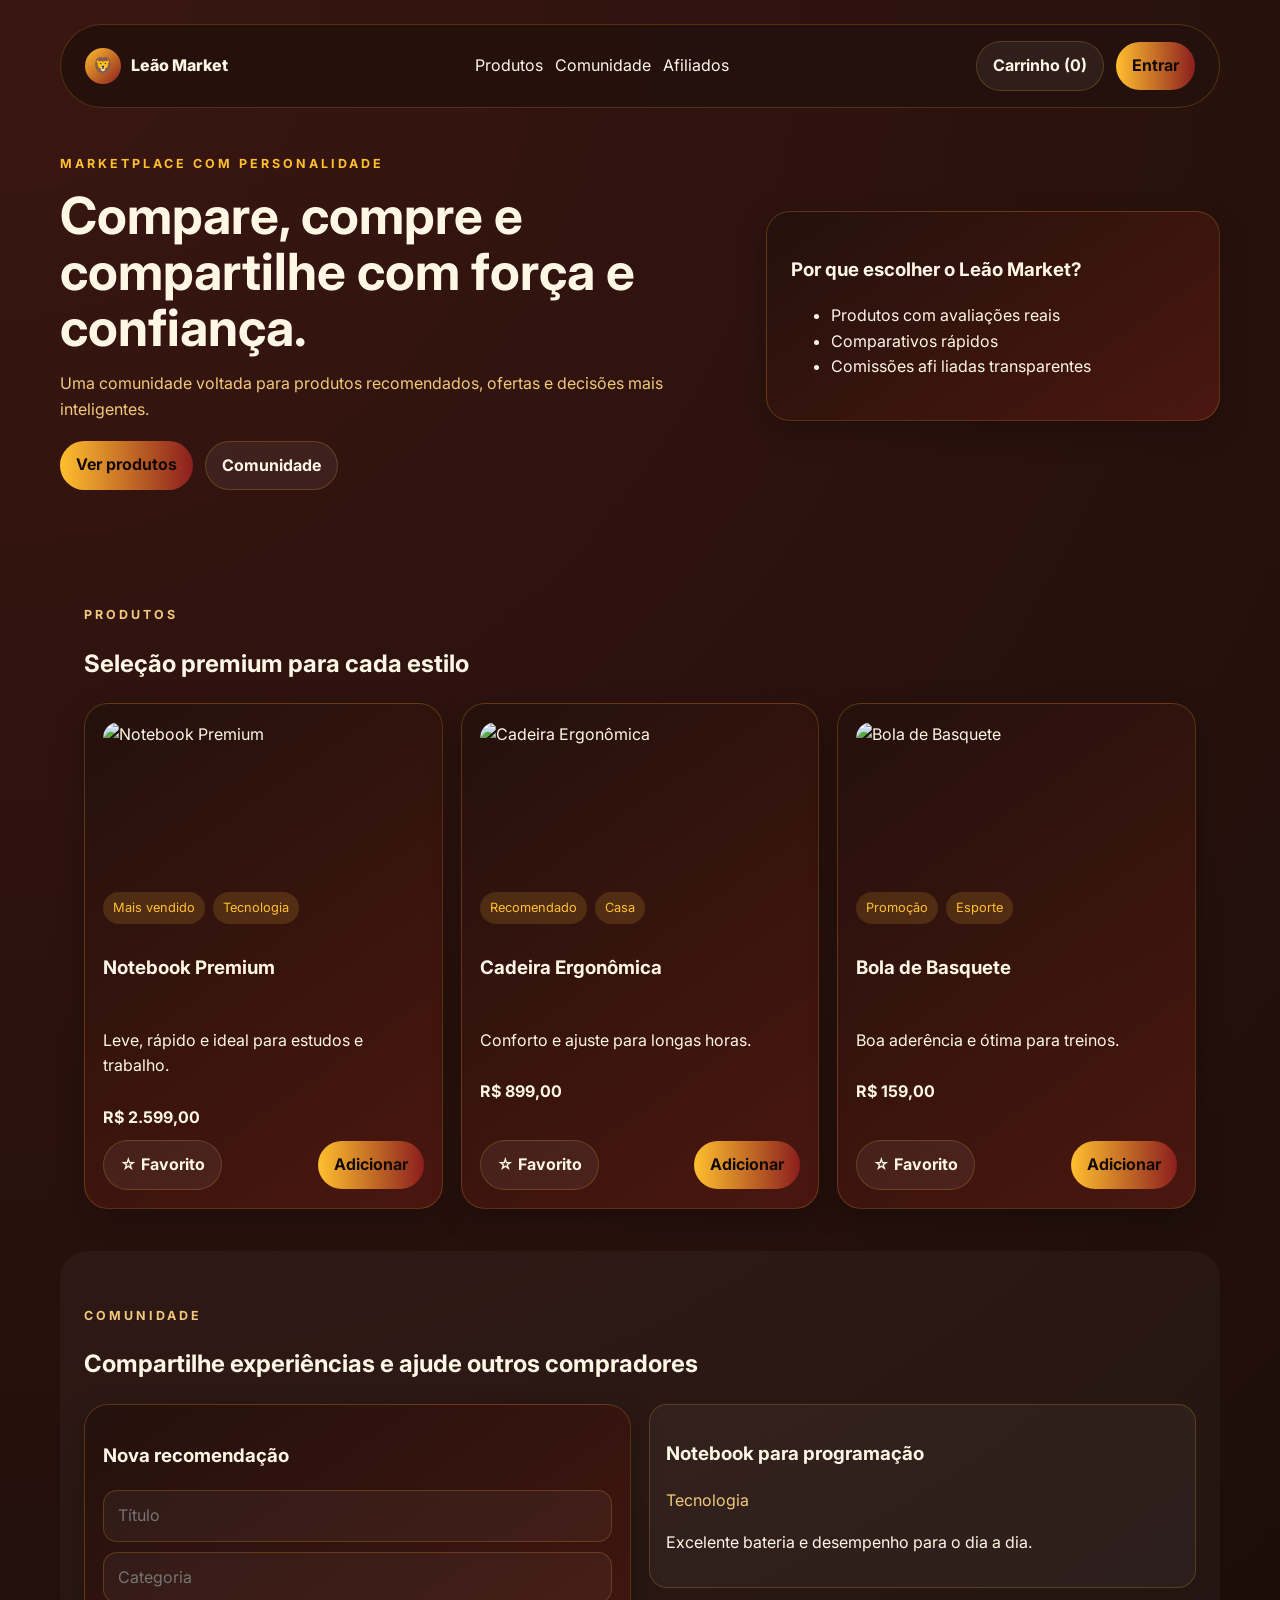
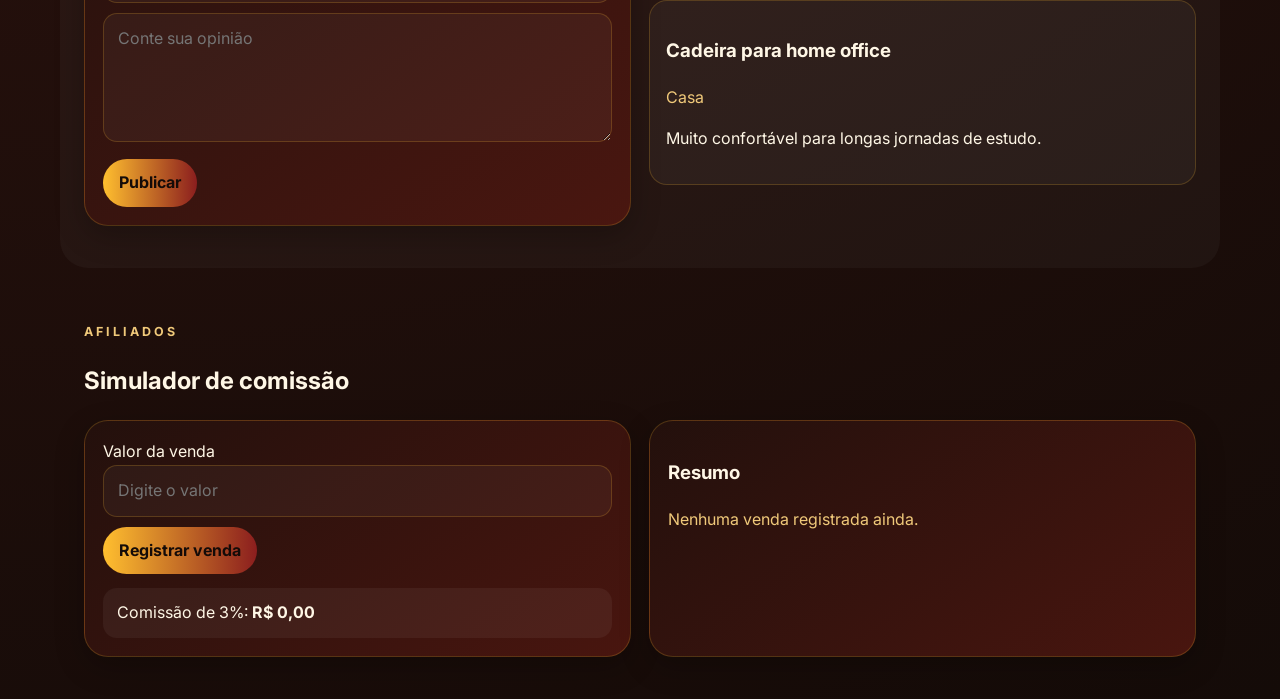
==== versao2/index.html @ 8d660f76 "New lion-themed marketplace version" ====
<!DOCTYPE html>
<html lang="pt-BR">
  <head>
    <meta charset="UTF-8" />
    <meta name="viewport" content="width=device-width, initial-scale=1.0" />
    <title>Leão Market</title>
    <meta name="description" content="Uma nova versão do marketplace com tema de leão, produtos, comunidade e carrinho." />
    <link rel="preconnect" href="https://fonts.googleapis.com" />
    <link rel="preconnect" href="https://fonts.gstatic.com" crossorigin />
    <link href="https://fonts.googleapis.com/css2?family=Inter:wght@400;500;600;700;800&display=swap" rel="stylesheet" />
    <link rel="stylesheet" href="styles.css" />
  </head>
  <body>
    <div class="app-shell">
      <header class="hero">
        <nav class="navbar">
          <a class="brand" href="#"><span class="brand-mark">🦁</span>Leão Market</a>
          <div class="nav-links">
            <a href="#produtos">Produtos</a>
            <a href="#comunidade">Comunidade</a>
            <a href="#afiliados">Afiliados</a>
          </div>
          <div class="nav-actions">
            <button class="btn btn-secondary" id="cartButton" type="button">Carrinho (0)</button>
            <button class="btn btn-primary" id="loginButton" type="button">Entrar</button>
          </div>
        </nav>

        <div class="hero-content">
          <div>
            <p class="eyebrow">Marketplace com personalidade</p>
            <h1>Compare, compre e compartilhe com força e confiança.</h1>
            <p class="hero-text">Uma comunidade voltada para produtos recomendados, ofertas e decisões mais inteligentes.</p>
            <div class="hero-actions">
              <a class="btn btn-primary" href="#produtos">Ver produtos</a>
              <a class="btn btn-secondary" href="#comunidade">Comunidade</a>
            </div>
          </div>
          <div class="hero-card">
            <h3>Por que escolher o Leão Market?</h3>
            <ul>
              <li>Produtos com avaliações reais</li>
              <li>Comparativos rápidos</li>
              <li>Comissões afi liadas transparentes</li>
            </ul>
          </div>
        </div>
      </header>

      <main>
        <section id="produtos" class="section">
          <div class="section-head">
            <p class="eyebrow">Produtos</p>
            <h2>Seleção premium para cada estilo</h2>
          </div>
          <div id="productsGrid" class="products-grid"></div>
        </section>

        <section id="comunidade" class="section alt-section">
          <div class="section-head">
            <p class="eyebrow">Comunidade</p>
            <h2>Compartilhe experiências e ajude outros compradores</h2>
          </div>
          <div class="community-grid">
            <form id="postForm" class="panel">
              <h3>Nova recomendação</h3>
              <input type="text" id="postTitle" placeholder="Título" required />
              <input type="text" id="postCategory" placeholder="Categoria" required />
              <textarea id="postComment" rows="4" placeholder="Conte sua opinião" required></textarea>
              <button class="btn btn-primary" type="submit">Publicar</button>
            </form>
            <div id="postsList" class="posts-list"></div>
          </div>
        </section>

        <section id="afiliados" class="section">
          <div class="section-head">
            <p class="eyebrow">Afiliados</p>
            <h2>Simulador de comissão</h2>
          </div>
          <div class="affiliate-grid">
            <div class="panel">
              <label for="saleValue">Valor da venda</label>
              <input type="number" id="saleValue" placeholder="Digite o valor" />
              <button class="btn btn-primary" id="registerSale" type="button">Registrar venda</button>
              <div class="result-box">
                <span>Comissão de 3%:</span>
                <strong id="commissionValue">R$ 0,00</strong>
              </div>
            </div>
            <div class="panel">
              <h3>Resumo</h3>
              <p id="summaryText">Nenhuma venda registrada ainda.</p>
            </div>
          </div>
        </section>
      </main>
    </div>

    <div id="cartPanel" class="panel-overlay hidden" aria-hidden="true">
      <div class="panel-card">
        <button class="close-btn" id="closeCart" type="button">×</button>
        <h3>Carrinho</h3>
        <div id="cartItems"></div>
      </div>
    </div>

    <div id="authModal" class="panel-overlay hidden" aria-hidden="true">
      <div class="panel-card">
        <button class="close-btn" id="closeAuth" type="button">×</button>
        <h3>Entrar</h3>
        <input type="email" placeholder="E-mail" />
        <input type="password" placeholder="Senha" />
        <button class="btn btn-primary" type="button">Entrar</button>
      </div>
    </div>

    <script src="app.js"></script>
  </body>
</html>
---- versao2/styles.css ----
:root {
  --bg: #140b08;
  --panel: #24110d;
  --panel-2: #3a1611;
  --text: #fff7e6;
  --muted: #f0c97a;
  --accent: #ffbf2f;
  --accent-2: #8b1e1e;
  --border: rgba(255, 191, 47, 0.2);
}

* { box-sizing: border-box; }
body {
  margin: 0;
  font-family: 'Inter', sans-serif;
  background: radial-gradient(circle at top left, var(--panel-2), var(--bg));
  color: var(--text);
  line-height: 1.6;
}

a { color: inherit; text-decoration: none; }
button, input, textarea { font: inherit; }
.app-shell { min-height: 100vh; }
.hero { padding: 24px 24px 60px; }
.navbar {
  display: flex; justify-content: space-between; align-items: center; gap: 16px; max-width: 1160px; margin: 0 auto 34px;
  padding: 16px 24px; border: 1px solid var(--border); border-radius: 999px; background: rgba(36, 17, 13, 0.92);
}
.brand { display: inline-flex; align-items: center; gap: 10px; font-weight: 800; }
.brand-mark { width: 36px; height: 36px; display: grid; place-items: center; border-radius: 50%; background: linear-gradient(135deg, var(--accent), var(--accent-2)); }
.nav-links, .nav-actions { display: flex; gap: 12px; align-items: center; }
.hero-content {
  max-width: 1160px; margin: 0 auto; display: grid; grid-template-columns: 1.2fr 0.8fr; gap: 24px; align-items: center;
}
.eyebrow { text-transform: uppercase; letter-spacing: 0.24em; color: var(--accent); font-size: 0.78rem; font-weight: 700; }
h1 { font-size: clamp(2rem, 4vw, 3.2rem); line-height: 1.1; margin: 10px 0; }
.hero-text, .section-head p, .panel p, .post-meta { color: var(--muted); }
.hero-actions { display: flex; gap: 12px; margin-top: 18px; flex-wrap: wrap; }
.btn {
  padding: 11px 16px; border-radius: 999px; border: none; cursor: pointer; font-weight: 700;
}
.btn-primary { background: linear-gradient(90deg, var(--accent), var(--accent-2)); color: #140b08; }
.btn-secondary { background: rgba(255,255,255,0.06); border: 1px solid var(--border); color: var(--text); }
.hero-card, .panel, .product-card { background: linear-gradient(145deg, rgba(36,17,13,0.95), rgba(77,23,16,0.93)); border: 1px solid var(--border); border-radius: 24px; box-shadow: 0 10px 30px rgba(0,0,0,0.24); }
.hero-card { padding: 24px; }
.section { max-width: 1160px; margin: 0 auto; padding: 42px 24px; }
.alt-section { background: rgba(255,255,255,0.03); border-radius: 28px; }
.section-head { margin-bottom: 18px; }
.products-grid { display: grid; grid-template-columns: repeat(3, minmax(0, 1fr)); gap: 18px; }
.product-card { padding: 18px; display: flex; flex-direction: column; gap: 10px; }
.product-card img { width: 100%; height: 160px; object-fit: cover; border-radius: 16px; }
.product-badges { display: flex; gap: 8px; flex-wrap: wrap; }
.product-badges span { padding: 6px 10px; border-radius: 999px; background: rgba(255,191,47,0.15); color: var(--accent); font-size: 0.8rem; }
.product-actions { display: flex; justify-content: space-between; align-items: center; gap: 8px; flex-wrap: wrap; margin-top: auto; }
.community-grid, .affiliate-grid { display: grid; grid-template-columns: 1fr 1fr; gap: 18px; }
.panel { padding: 18px; }
.panel input, .panel textarea { width: 100%; padding: 12px 14px; margin-bottom: 10px; border-radius: 14px; border: 1px solid var(--border); background: rgba(255,255,255,0.04); color: var(--text); }
.posts-list { display: flex; flex-direction: column; gap: 12px; }
.post-card { padding: 16px; border: 1px solid var(--border); border-radius: 18px; background: rgba(255,255,255,0.04); }
.result-box { margin-top: 14px; padding: 12px 14px; border-radius: 14px; background: rgba(255,255,255,0.05); }
.panel-overlay { position: fixed; inset: 0; background: rgba(4,4,4,0.72); display: grid; place-items: center; padding: 20px; z-index: 20; }
.panel-overlay.hidden, .hidden { display: none; }
.panel-card { width: min(100%, 480px); padding: 22px; border-radius: 24px; background: var(--panel); border: 1px solid var(--border); position: relative; }
.close-btn { position: absolute; top: 12px; right: 12px; background: transparent; border: none; color: var(--text); font-size: 1.4rem; cursor: pointer; }
.cart-item { display: flex; justify-content: space-between; padding: 10px 0; border-bottom: 1px solid var(--border); }
@media (max-width: 900px) { .hero-content, .community-grid, .affiliate-grid, .products-grid { grid-template-columns: 1fr; } .navbar { border-radius: 24px; flex-direction: column; } }
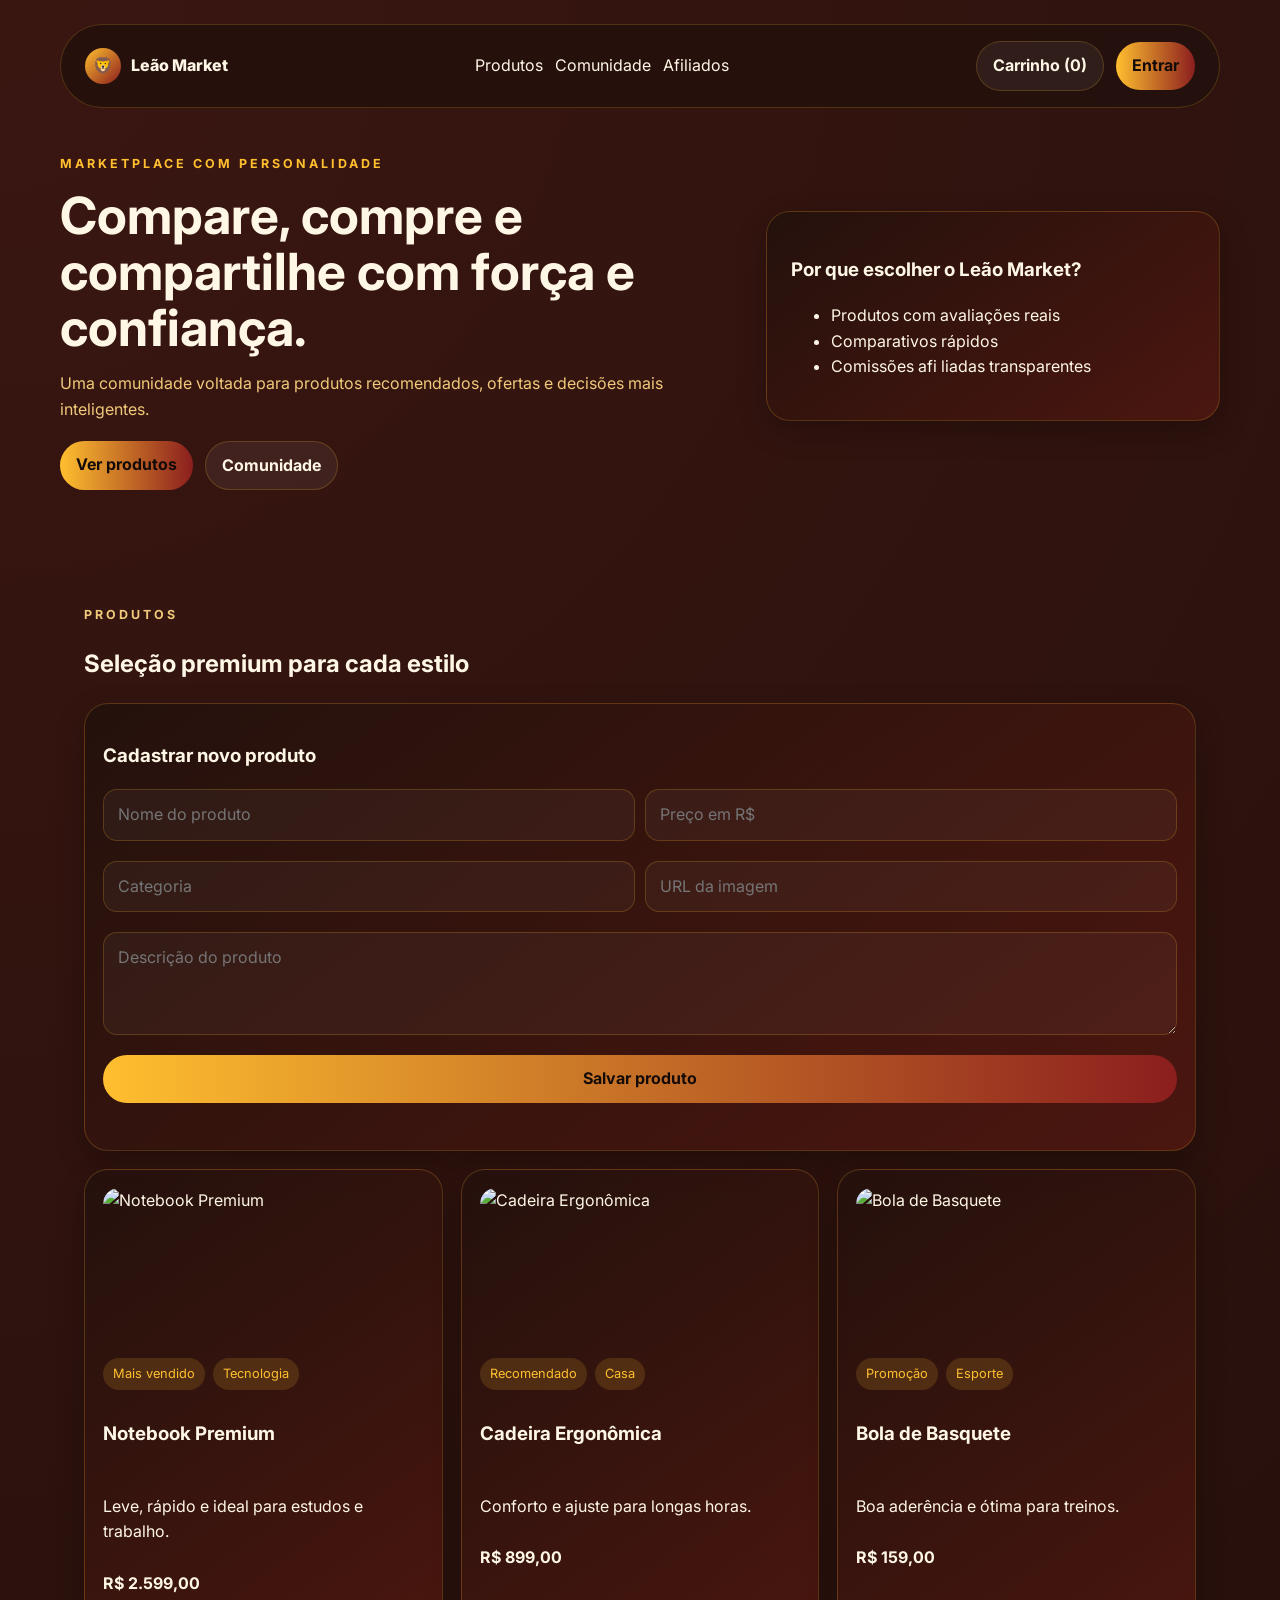
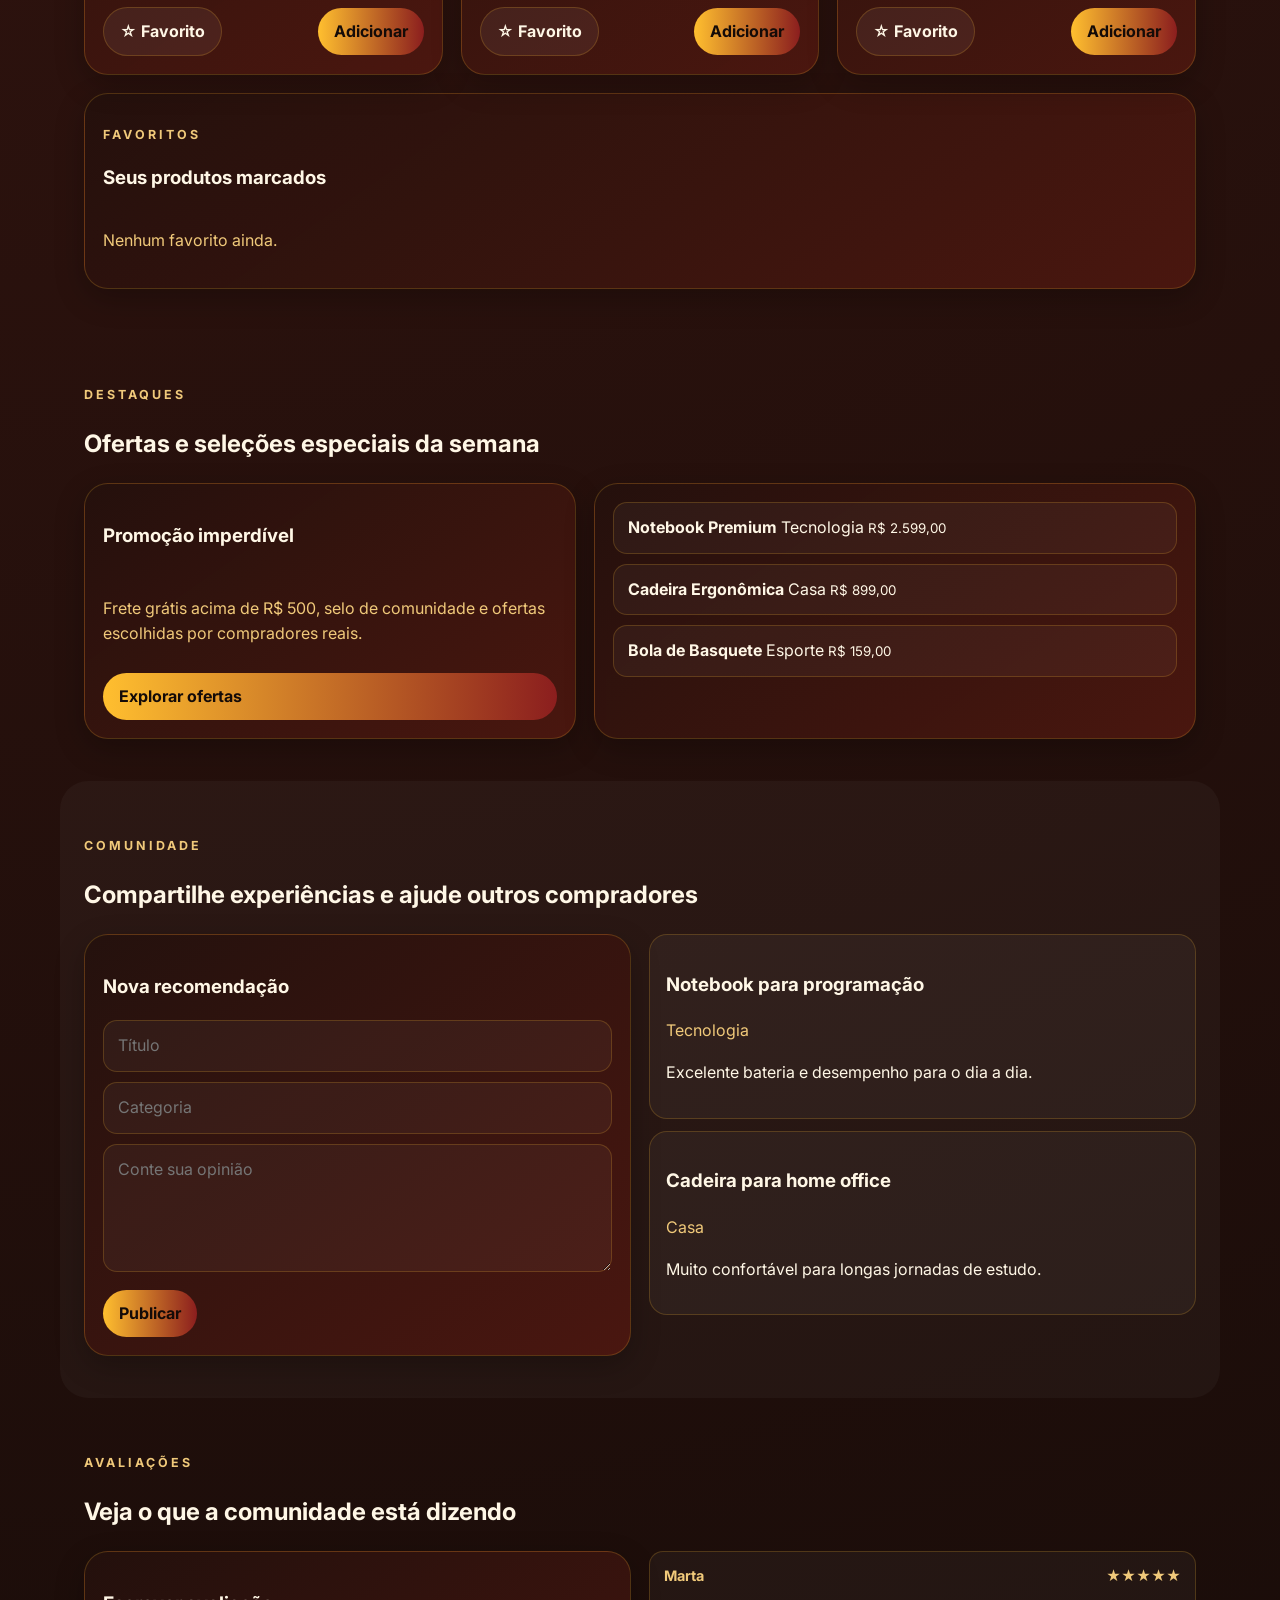
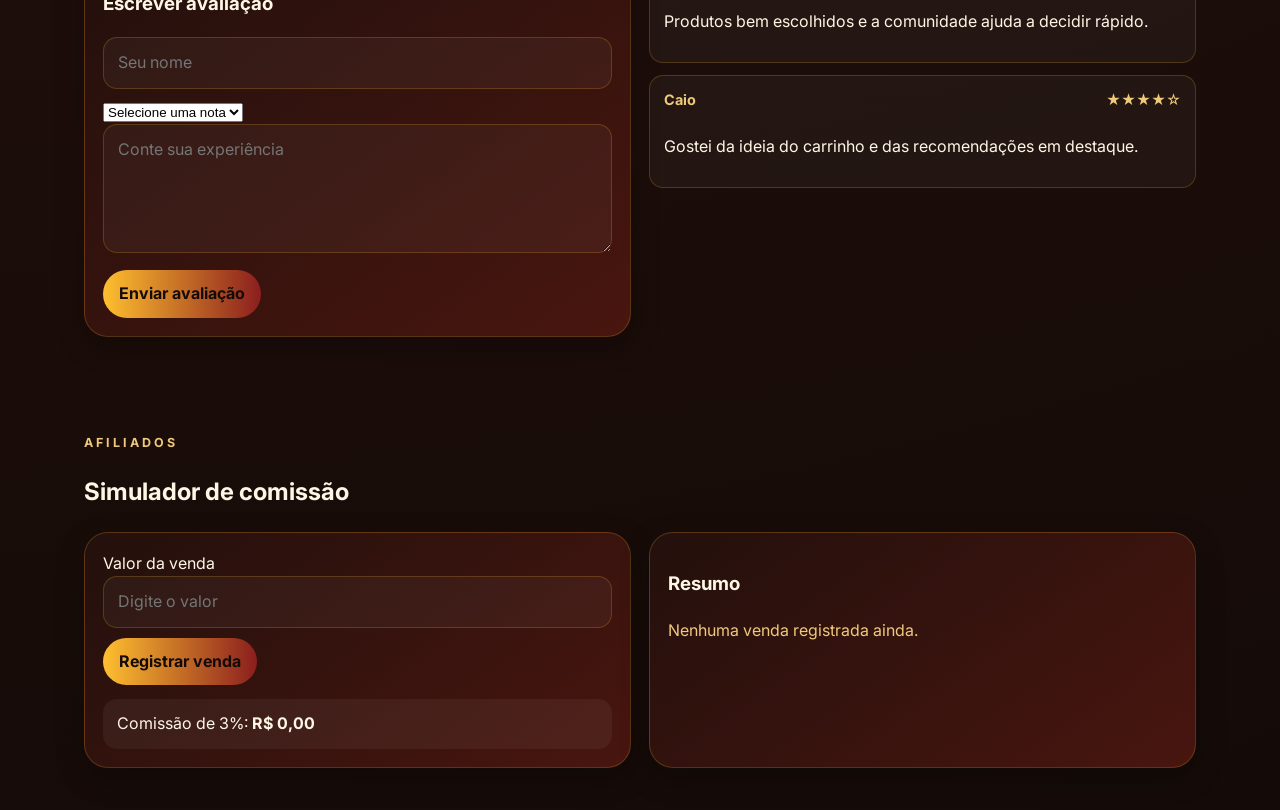
==== commit 9f70ed64: "Atualiza visual e funcionalidade do marketplace" ====
--- a/versao2/index.html
+++ b/versao2/index.html
@@ -53,7 +53,48 @@
             <p class="eyebrow">Produtos</p>
             <h2>Seleção premium para cada estilo</h2>
           </div>
+
+          <div class="panel product-form-panel">
+            <h3>Cadastrar novo produto</h3>
+            <form id="productForm" class="product-form">
+              <div class="form-row">
+                <input type="text" id="productName" placeholder="Nome do produto" required />
+                <input type="number" id="productPrice" placeholder="Preço em R$" min="0" step="0.01" required />
+              </div>
+              <div class="form-row">
+                <input type="text" id="productCategory" placeholder="Categoria" required />
+                <input type="url" id="productImage" placeholder="URL da imagem" />
+              </div>
+              <textarea id="productDescription" rows="3" placeholder="Descrição do produto" required></textarea>
+              <button class="btn btn-primary" type="submit">Salvar produto</button>
+              <p id="productMessage" class="form-message"></p>
+            </form>
+          </div>
+
           <div id="productsGrid" class="products-grid"></div>
+
+          <div class="panel favorites-panel">
+            <div class="section-head">
+              <p class="eyebrow">Favoritos</p>
+              <h3>Seus produtos marcados</h3>
+            </div>
+            <div id="favoritesList" class="favorites-list"></div>
+          </div>
+        </section>
+
+        <section id="destaques" class="section">
+          <div class="section-head">
+            <p class="eyebrow">Destaques</p>
+            <h2>Ofertas e seleções especiais da semana</h2>
+          </div>
+          <div class="highlight-grid">
+            <div class="panel highlight-card">
+              <h3>Promoção imperdível</h3>
+              <p>Frete grátis acima de R$ 500, selo de comunidade e ofertas escolhidas por compradores reais.</p>
+              <a class="btn btn-primary" href="#produtos">Explorar ofertas</a>
+            </div>
+            <div id="featuredList" class="panel featured-list"></div>
+          </div>
         </section>
 
         <section id="comunidade" class="section alt-section">
@@ -70,6 +111,30 @@
               <button class="btn btn-primary" type="submit">Publicar</button>
             </form>
             <div id="postsList" class="posts-list"></div>
+          </div>
+        </section>
+
+        <section id="avaliacoes" class="section">
+          <div class="section-head">
+            <p class="eyebrow">Avaliações</p>
+            <h2>Veja o que a comunidade está dizendo</h2>
+          </div>
+          <div class="community-grid">
+            <form id="reviewForm" class="panel">
+              <h3>Escrever avaliação</h3>
+              <input type="text" id="reviewName" placeholder="Seu nome" required />
+              <select id="reviewRating" required>
+                <option value="">Selecione uma nota</option>
+                <option value="5">★★★★★</option>
+                <option value="4">★★★★☆</option>
+                <option value="3">★★★☆☆</option>
+                <option value="2">★★☆☆☆</option>
+                <option value="1">★☆☆☆☆</option>
+              </select>
+              <textarea id="reviewComment" rows="4" placeholder="Conte sua experiência" required></textarea>
+              <button class="btn btn-primary" type="submit">Enviar avaliação</button>
+            </form>
+            <div id="reviewsList" class="posts-list"></div>
           </div>
         </section>
 
--- a/versao2/styles.css
+++ b/versao2/styles.css
@@ -52,6 +52,19 @@
 .product-badges { display: flex; gap: 8px; flex-wrap: wrap; }
 .product-badges span { padding: 6px 10px; border-radius: 999px; background: rgba(255,191,47,0.15); color: var(--accent); font-size: 0.8rem; }
 .product-actions { display: flex; justify-content: space-between; align-items: center; gap: 8px; flex-wrap: wrap; margin-top: auto; }
+.favorites-panel { margin-top: 18px; }
+.favorites-list { display: grid; gap: 10px; }
+.favorite-item, .review-item, .featured-item { padding: 12px 14px; border-radius: 14px; border: 1px solid var(--border); background: rgba(255,255,255,0.04); }
+.favorite-item { display: flex; justify-content: space-between; align-items: center; gap: 10px; }
+.highlight-grid { display: grid; grid-template-columns: 0.9fr 1.1fr; gap: 18px; }
+.featured-list { display: flex; flex-direction: column; gap: 10px; }
+.highlight-card { display: flex; flex-direction: column; justify-content: center; gap: 10px; }
+.review-item { display: flex; flex-direction: column; gap: 6px; }
+.review-meta { display: flex; justify-content: space-between; gap: 8px; color: var(--muted); font-size: 0.9rem; }
+.product-form-panel { margin-bottom: 18px; }
+.product-form { display: flex; flex-direction: column; gap: 10px; }
+.form-row { display: grid; grid-template-columns: 1fr 1fr; gap: 10px; }
+.form-message { min-height: 1.2em; color: var(--accent); margin: 0; }
 .community-grid, .affiliate-grid { display: grid; grid-template-columns: 1fr 1fr; gap: 18px; }
 .panel { padding: 18px; }
 .panel input, .panel textarea { width: 100%; padding: 12px 14px; margin-bottom: 10px; border-radius: 14px; border: 1px solid var(--border); background: rgba(255,255,255,0.04); color: var(--text); }
@@ -63,4 +76,4 @@
 .panel-card { width: min(100%, 480px); padding: 22px; border-radius: 24px; background: var(--panel); border: 1px solid var(--border); position: relative; }
 .close-btn { position: absolute; top: 12px; right: 12px; background: transparent; border: none; color: var(--text); font-size: 1.4rem; cursor: pointer; }
 .cart-item { display: flex; justify-content: space-between; padding: 10px 0; border-bottom: 1px solid var(--border); }
-@media (max-width: 900px) { .hero-content, .community-grid, .affiliate-grid, .products-grid { grid-template-columns: 1fr; } .navbar { border-radius: 24px; flex-direction: column; } }
+@media (max-width: 900px) { .hero-content, .community-grid, .affiliate-grid, .products-grid, .form-row, .highlight-grid { grid-template-columns: 1fr; } .navbar { border-radius: 24px; flex-direction: column; } }
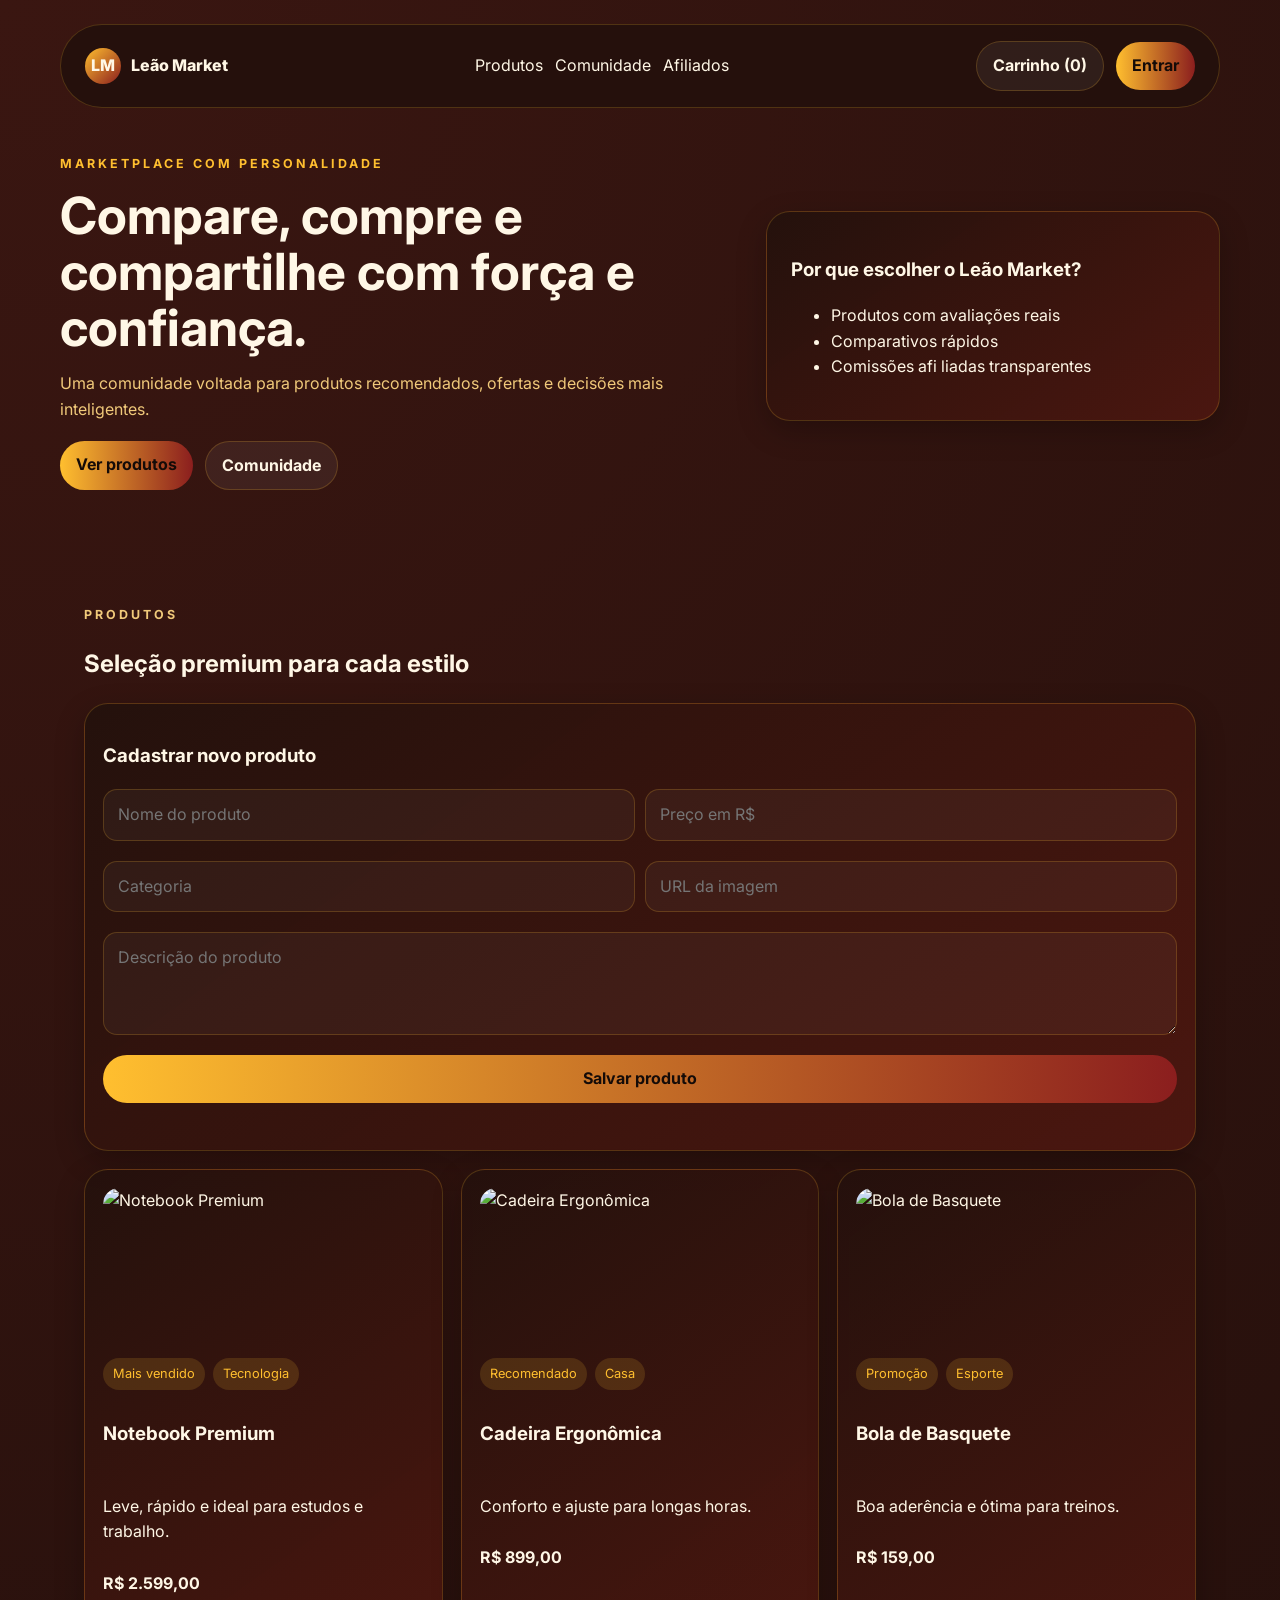
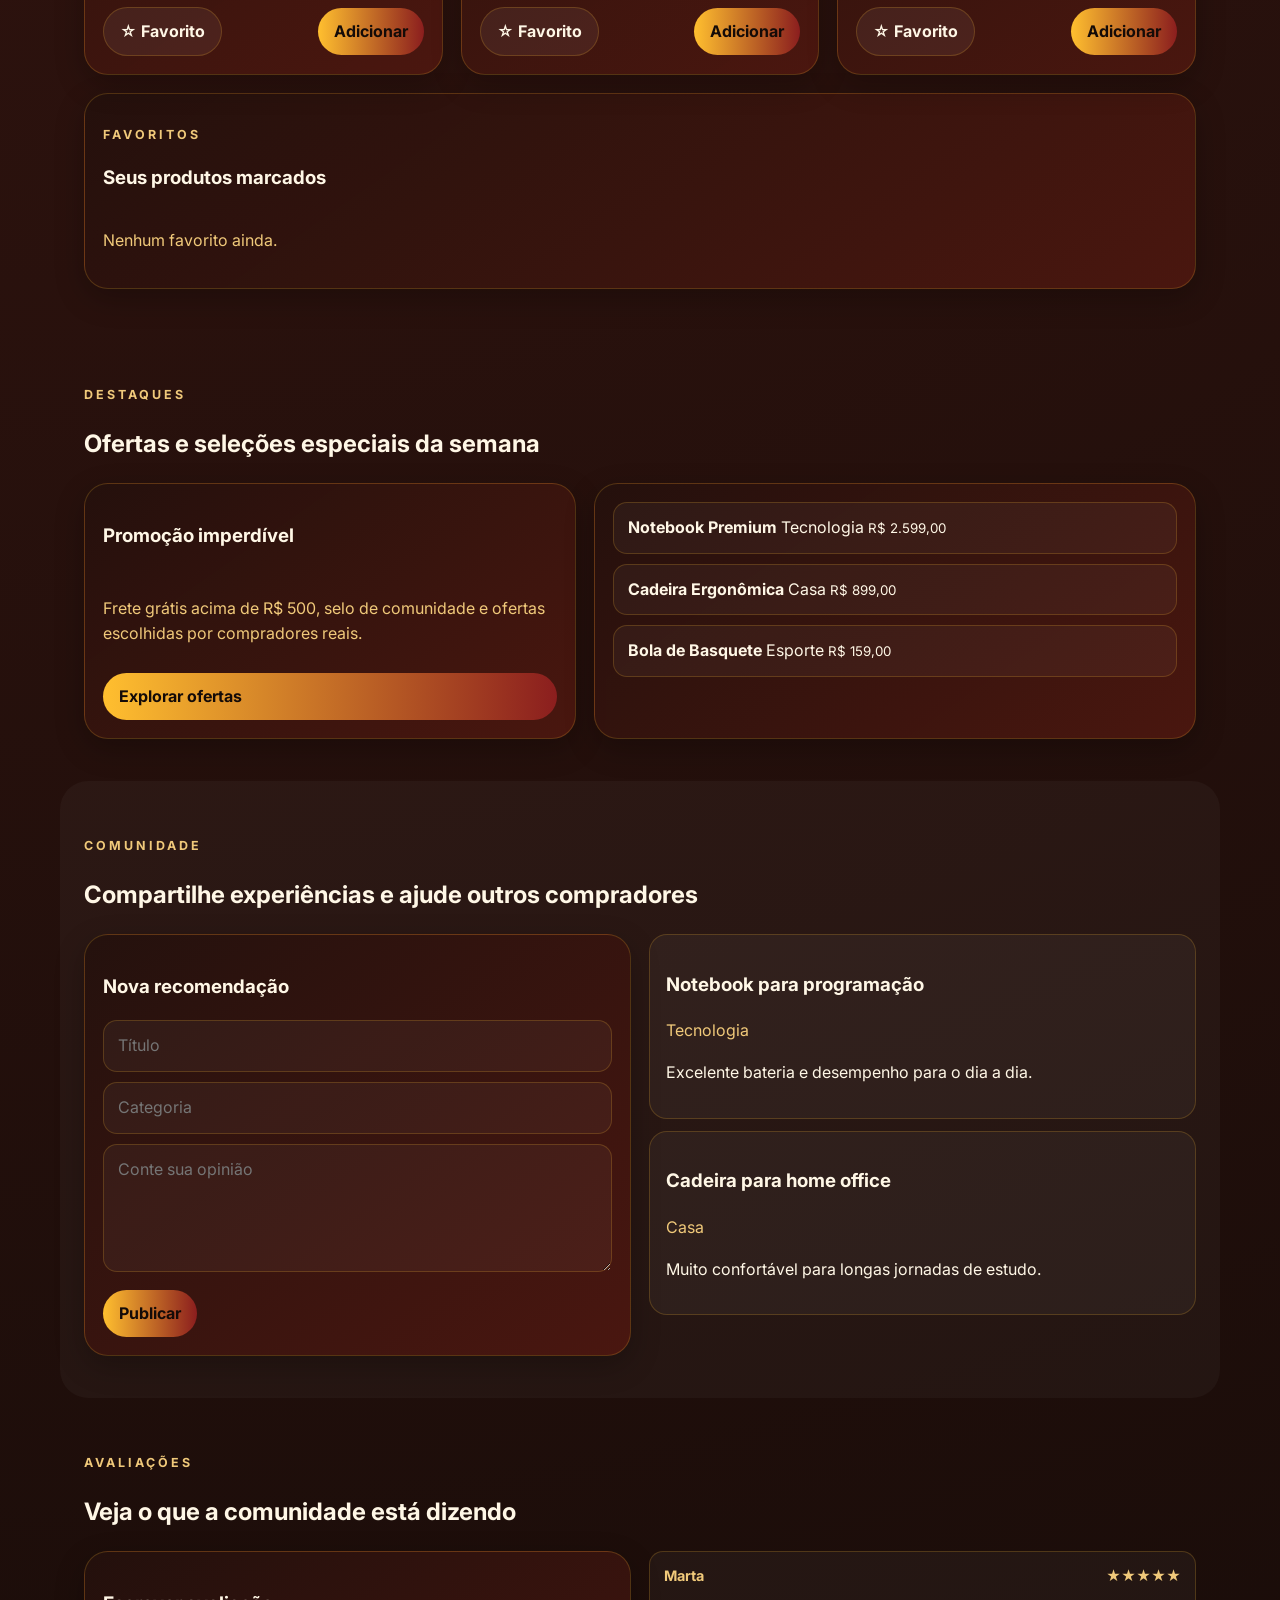
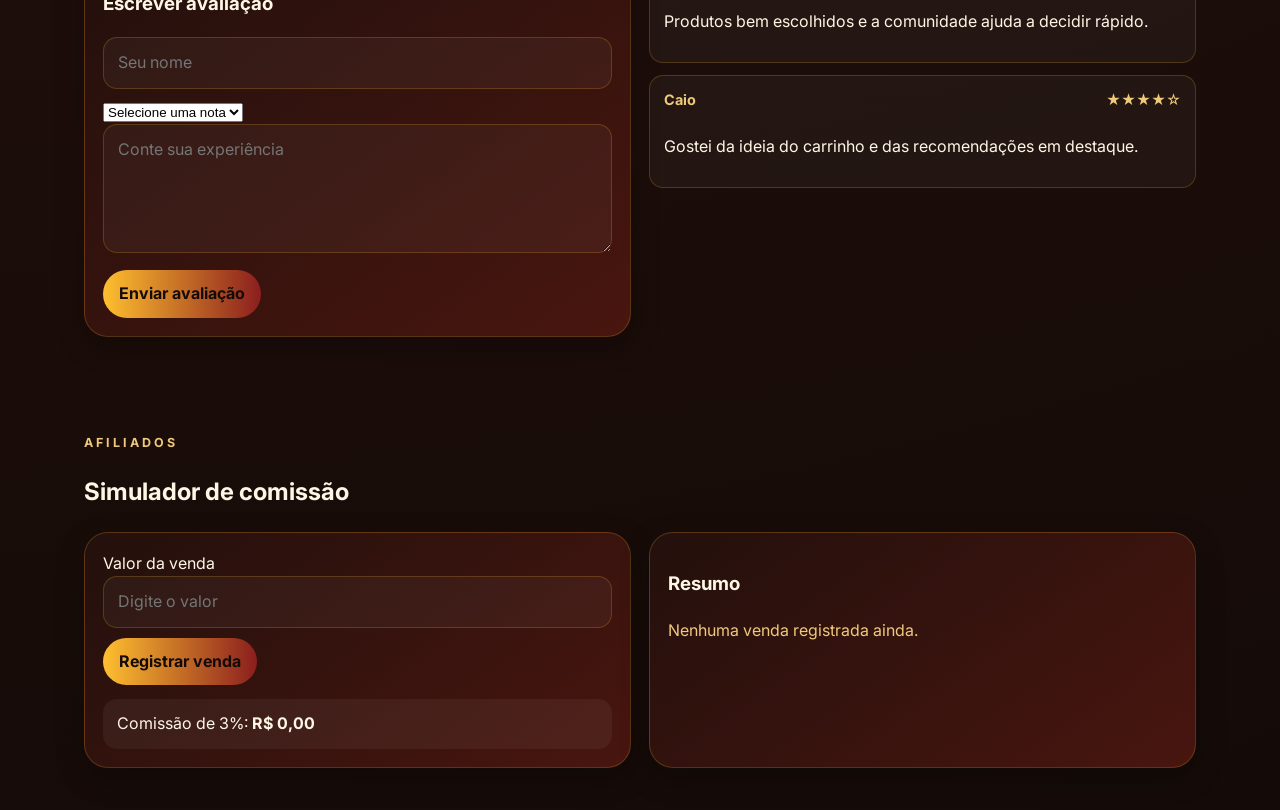
==== commit b19237c0: "Atualiza brand-mark para LM e reforça estilo do logo" ====
--- a/versao2/index.html
+++ b/versao2/index.html
@@ -14,7 +14,7 @@
     <div class="app-shell">
       <header class="hero">
         <nav class="navbar">
-          <a class="brand" href="#"><span class="brand-mark">🦁</span>Leão Market</a>
+          <a class="brand" href="#"><span class="brand-mark">LM</span>Leão Market</a>
           <div class="nav-links">
             <a href="#produtos">Produtos</a>
             <a href="#comunidade">Comunidade</a>
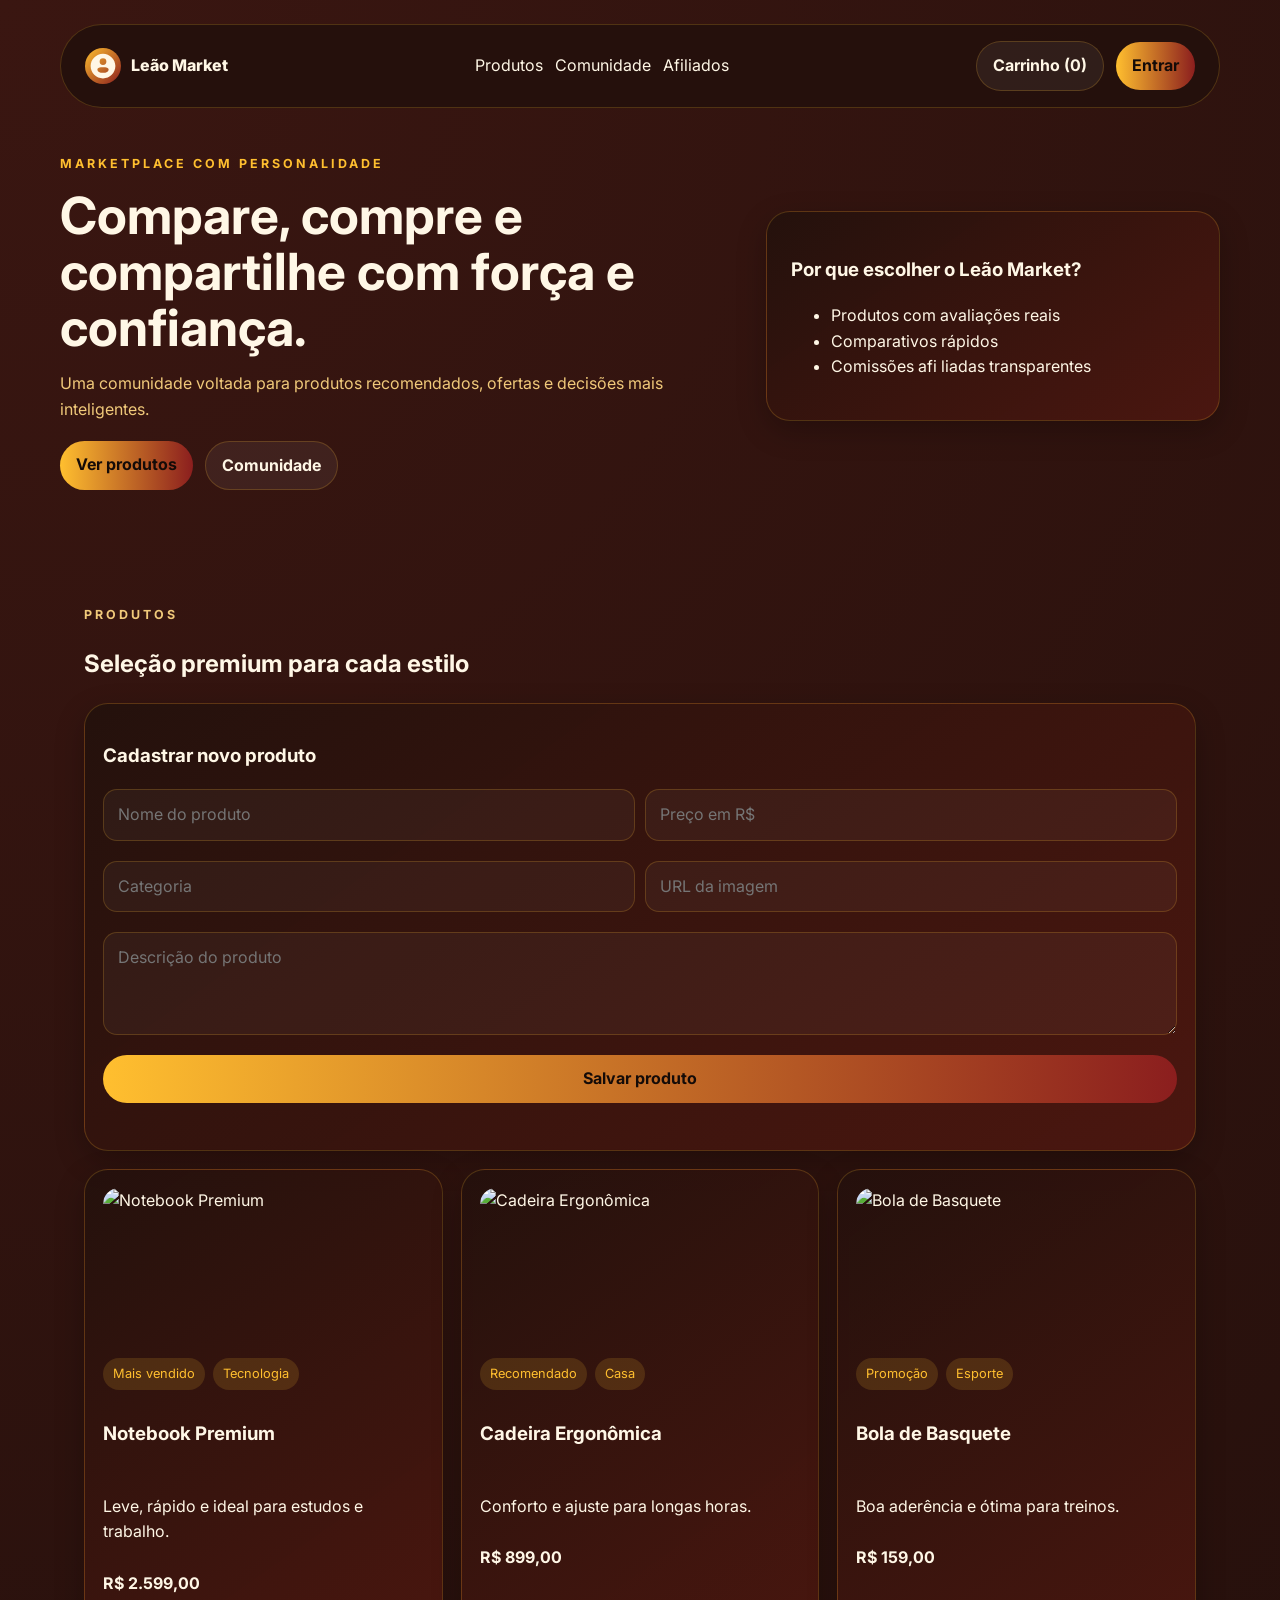
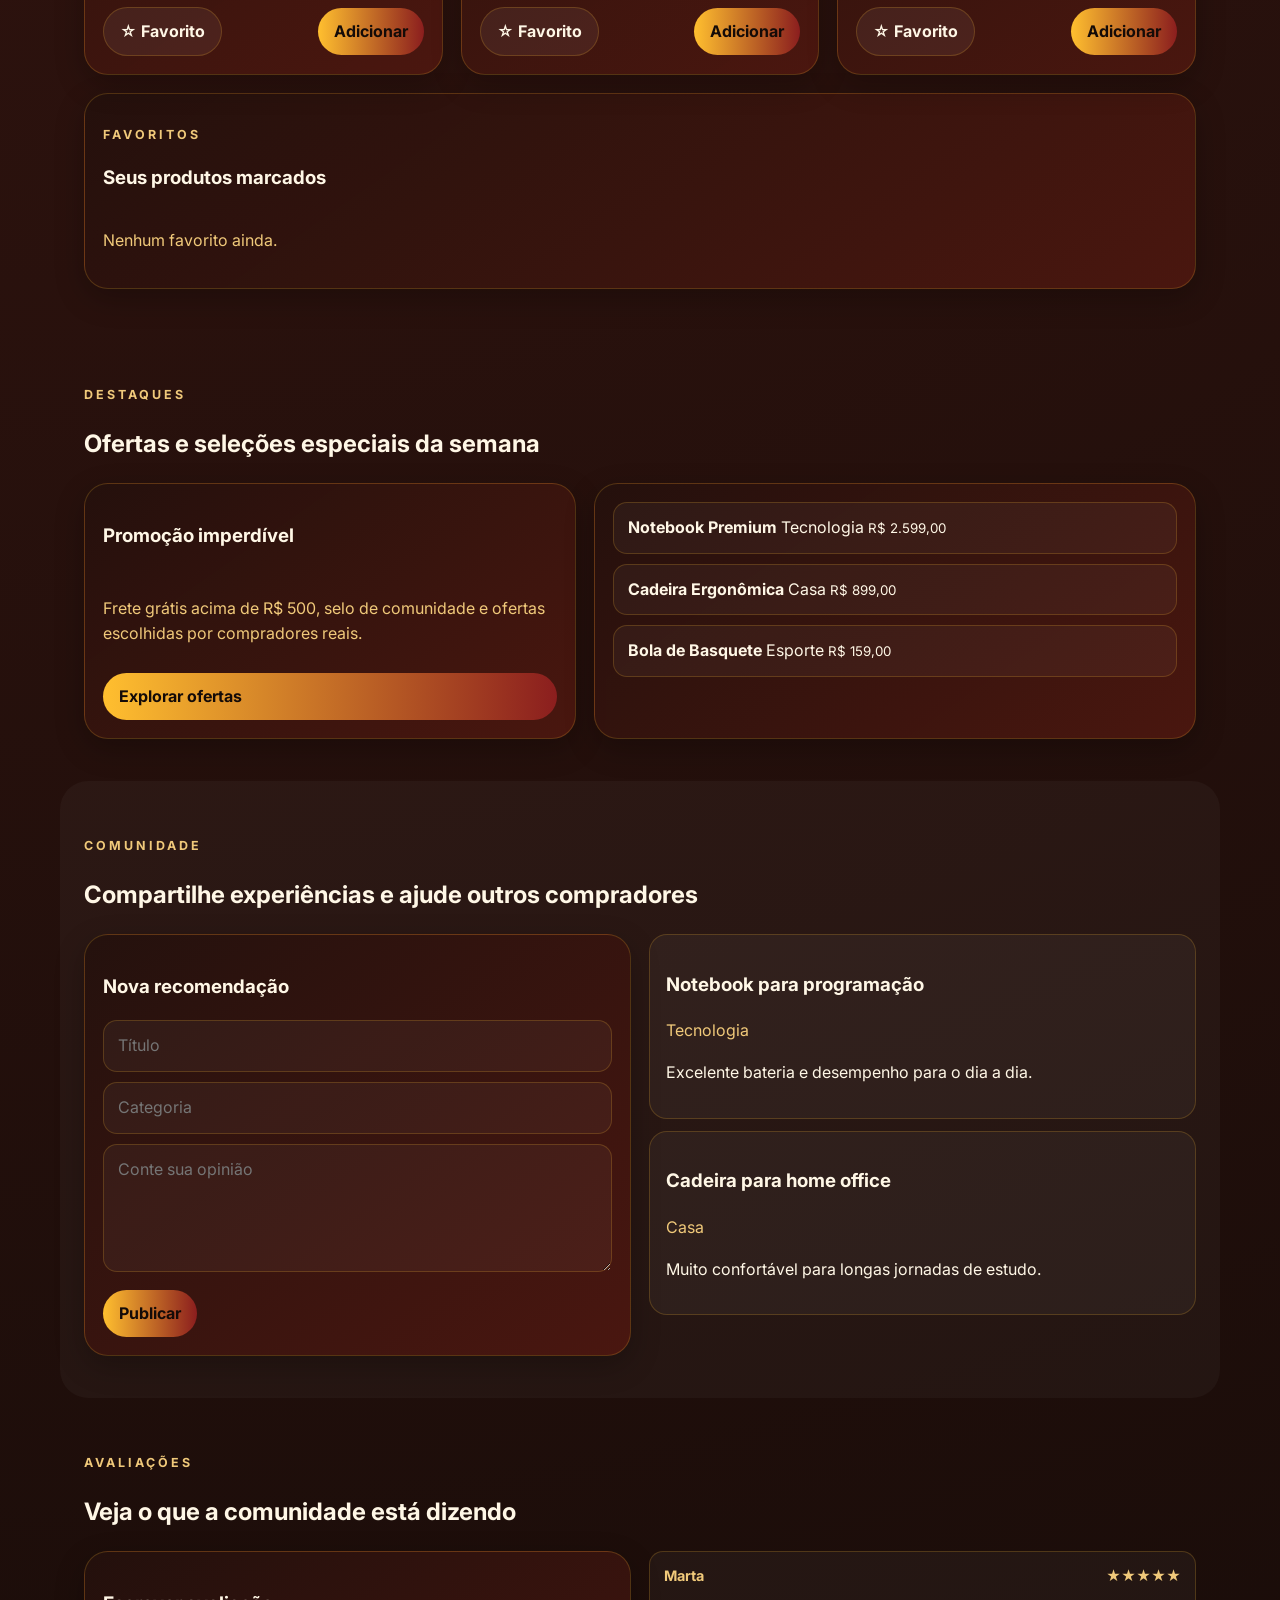
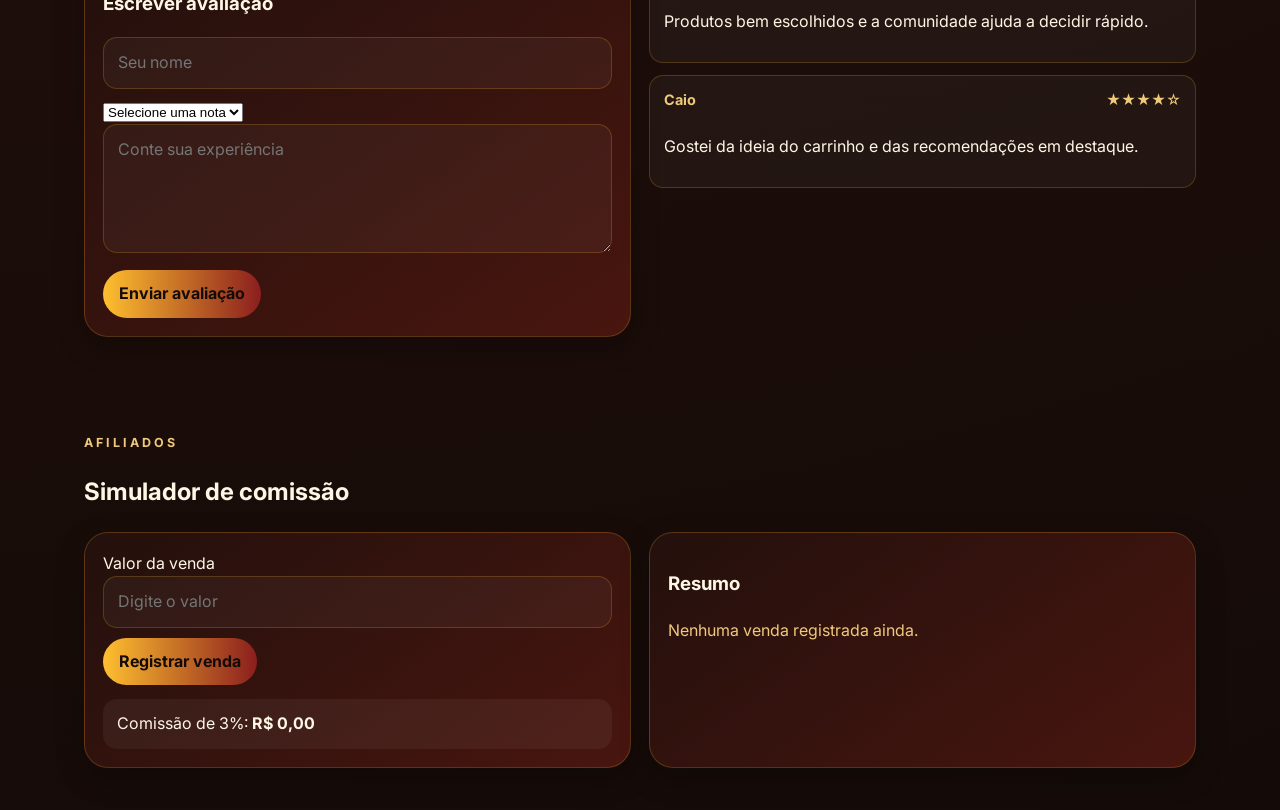
==== commit 6cd52954: "Incorpora logo SVG no brand-mark" ====
--- a/versao2/index.html
+++ b/versao2/index.html
@@ -14,7 +14,7 @@
     <div class="app-shell">
       <header class="hero">
         <nav class="navbar">
-          <a class="brand" href="#"><span class="brand-mark">LM</span>Leão Market</a>
+          <a class="brand" href="#"><span class="brand-mark"><svg viewBox="0 0 64 64" aria-hidden="true" focusable="false"><path d="M32 10c-12 0-22 10-22 22s10 22 22 22 22-10 22-22S44 10 32 10zm0 8a6 6 0 1 1 0 12 6 6 0 0 1 0-12zm-10 20c0-4 8-4 10-4s10 0 10 4-4 6-10 6-10-2-10-6z" fill="currentColor"/><path d="M14 32l8-8m28 8l-8-8" stroke="currentColor" stroke-width="4" stroke-linecap="round"/></svg></span>Leão Market</a>
           <div class="nav-links">
             <a href="#produtos">Produtos</a>
             <a href="#comunidade">Comunidade</a>
